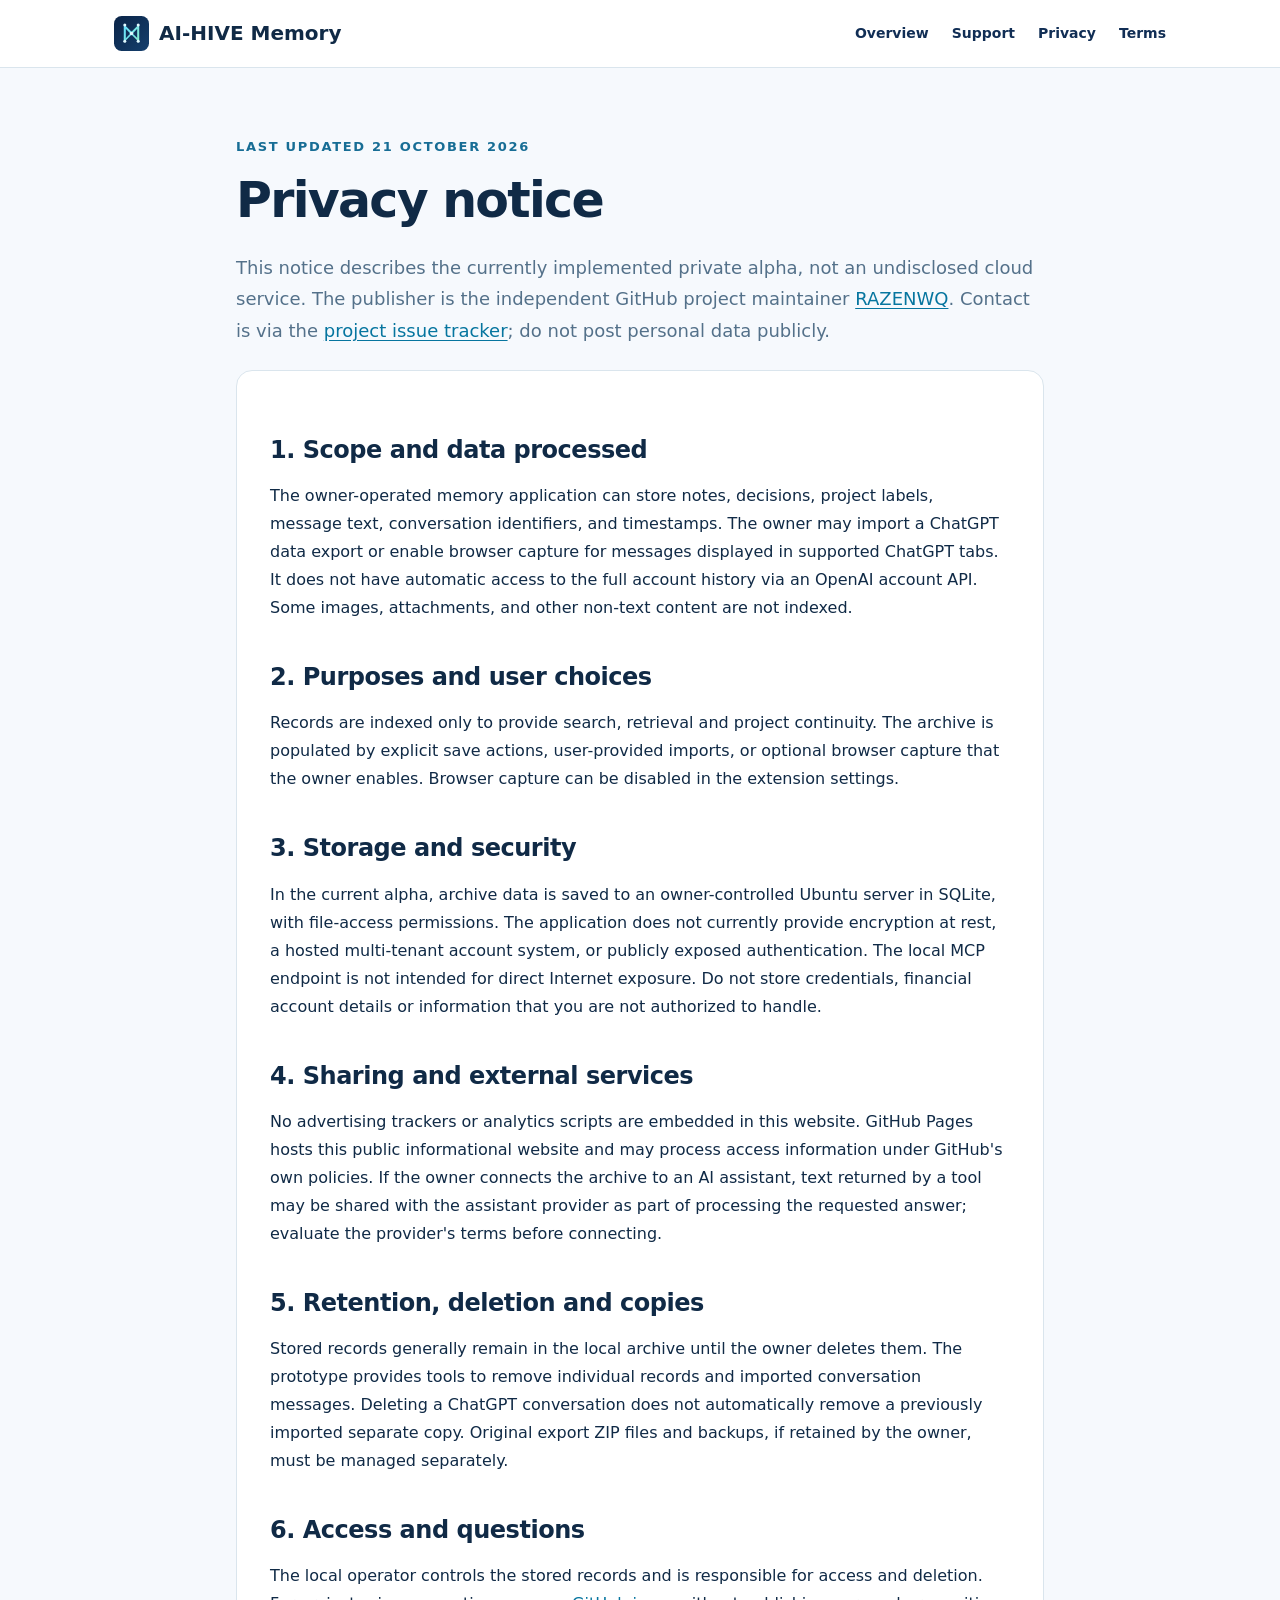
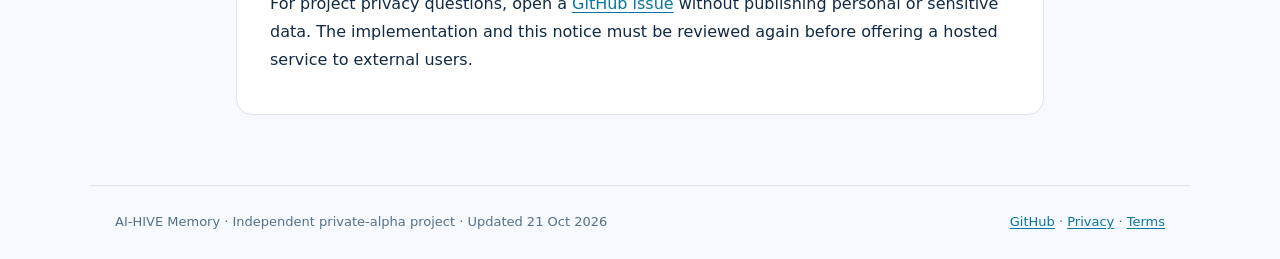
==== privacy.html @ ec09f09e "Launch AI-HIVE Memory informational website" ====
<!doctype html>
<html lang="en"><head><meta charset="UTF-8"><meta name="viewport" content="width=device-width,initial-scale=1">
<title>Privacy · AI-HIVE Memory</title><meta name="description" content="How the AI-HIVE Memory private alpha handles information"><link rel="icon" href="./icon.svg" type="image/svg+xml"><link rel="stylesheet" href="./style.css"></head><body><header class="topbar"><div class="top-inner"><a class="brand" href="./index.html"><img src="./icon.svg" alt="" width="35" height="35"> AI-HIVE Memory</a><nav aria-label="Main"><a href="./index.html">Overview</a><a href="./support.html">Support</a><a href="./privacy.html">Privacy</a><a href="./terms.html">Terms</a></nav></div></header><main><p class="eyebrow">Last updated 21 October 2026</p><h1>Privacy notice</h1><p class="page-intro">This notice describes the currently implemented private alpha, not an undisclosed cloud service. The publisher is the independent GitHub project maintainer <a href="https://github.com/RAZENWQ" rel="noopener noreferrer">RAZENWQ</a>. Contact is via the <a href="https://github.com/RAZENWQ/ai-hive-memory-site/issues/new" rel="noopener noreferrer">project issue tracker</a>; do not post personal data publicly.</p>
<div class="legal"><h2>1. Scope and data processed</h2><p>The owner-operated memory application can store notes, decisions, project labels, message text, conversation identifiers, and timestamps. The owner may import a ChatGPT data export or enable browser capture for messages displayed in supported ChatGPT tabs. It does not have automatic access to the full account history via an OpenAI account API. Some images, attachments, and other non-text content are not indexed.</p>
<h2>2. Purposes and user choices</h2><p>Records are indexed only to provide search, retrieval and project continuity. The archive is populated by explicit save actions, user-provided imports, or optional browser capture that the owner enables. Browser capture can be disabled in the extension settings.</p>
<h2>3. Storage and security</h2><p>In the current alpha, archive data is saved to an owner-controlled Ubuntu server in SQLite, with file-access permissions. The application does not currently provide encryption at rest, a hosted multi-tenant account system, or publicly exposed authentication. The local MCP endpoint is not intended for direct Internet exposure. Do not store credentials, financial account details or information that you are not authorized to handle.</p>
<h2>4. Sharing and external services</h2><p>No advertising trackers or analytics scripts are embedded in this website. GitHub Pages hosts this public informational website and may process access information under GitHub's own policies. If the owner connects the archive to an AI assistant, text returned by a tool may be shared with the assistant provider as part of processing the requested answer; evaluate the provider's terms before connecting.</p>
<h2>5. Retention, deletion and copies</h2><p>Stored records generally remain in the local archive until the owner deletes them. The prototype provides tools to remove individual records and imported conversation messages. Deleting a ChatGPT conversation does not automatically remove a previously imported separate copy. Original export ZIP files and backups, if retained by the owner, must be managed separately.</p>
<h2>6. Access and questions</h2><p>The local operator controls the stored records and is responsible for access and deletion. For project privacy questions, open a <a href="https://github.com/RAZENWQ/ai-hive-memory-site/issues/new" rel="noopener noreferrer">GitHub issue</a> without publishing personal or sensitive data. The implementation and this notice must be reviewed again before offering a hosted service to external users.</p></div></main><footer class="footer"><span>AI-HIVE Memory · Independent private-alpha project · Updated 21 Oct 2026</span><span><a href="https://github.com/RAZENWQ/ai-hive-memory-site">GitHub</a> · <a href="./privacy.html">Privacy</a> · <a href="./terms.html">Terms</a></span></footer></body></html>
---- style.css ----
:root{color-scheme:light;--bg:#f6f9fd;--ink:#102a46;--muted:#54718a;--line:#dae5ed;--a:#06759f;--navy:#112e55}
*{box-sizing:border-box}body{font:16px/1.75 system-ui,-apple-system,"Segoe UI",sans-serif;color:var(--ink);background:var(--bg);margin:0}
a{color:var(--a);text-underline-offset:.17em}a:hover{text-decoration-thickness:2px}
.topbar{background:#fff;border-bottom:1px solid var(--line)}.top-inner{max-width:1100px;padding:16px 24px;margin:auto;display:flex;align-items:center;justify-content:space-between;gap:24px;flex-wrap:wrap}
.brand{display:flex;align-items:center;gap:10px;color:var(--ink);text-decoration:none;font-weight:750;font-size:20px}
nav{display:flex;gap:23px;flex-wrap:wrap}nav a{color:var(--navy);text-decoration:none;font-weight:550;font-size:14px}
main{max-width:860px;padding:55px 26px 70px;margin:auto;min-height:67vh}
h1{font-weight:750;letter-spacing:-.035em;font-size:clamp(32px,6vw,49px);line-height:1.16;margin:0 0 22px}
h2{font-size:24px;line-height:1.3;margin:40px 0 12px;letter-spacing:-.02em}
h3{font-size:18px;margin:24px 0 9px}p,li{max-width:75ch}li{margin:7px 0}
.lead{font-size:19px;color:var(--muted);max-width:660px;margin:0 0 30px}.eyebrow{font-size:13px;letter-spacing:.13em;text-transform:uppercase;color:#176d95;font-weight:750;margin-bottom:14px}
.hero{border:1px solid #cfdfed;border-radius:22px;background:linear-gradient(145deg,#fff,#e9f4ff);padding:clamp(28px,5vw,52px);margin:0 0 36px}.hero h1{max-width:690px}
.grid{display:grid;grid-template-columns:repeat(auto-fit,minmax(220px,1fr));gap:16px}
.tile,.note{border:1px solid var(--line);border-radius:14px;background:#fff;padding:22px}.tile h2{font-size:19px;margin:0 0 12px}.tile p{font-size:15px;margin:0;color:var(--muted)}
.note{border-left:4px solid #1b81a9;margin:26px 0}.note p{margin-top:0}
.button{display:inline-block;border-radius:9px;background:var(--navy);color:white;padding:11px 18px;text-decoration:none;font-weight:600}
.button:hover{background:#1b477c}.footer{border-top:1px solid var(--line);padding:25px;max-width:1100px;margin:0 auto;display:flex;justify-content:space-between;gap:16px;flex-wrap:wrap;color:var(--muted);font-size:13px}
.page-intro{color:var(--muted);font-size:18px}.legal{background:#fff;border:1px solid var(--line);border-radius:16px;padding:24px 33px;margin-top:24px}
@media(max-width:600px){main{padding:37px 16px 54px}.legal{padding:20px}.top-inner{padding:13px 17px}nav{gap:12px}}
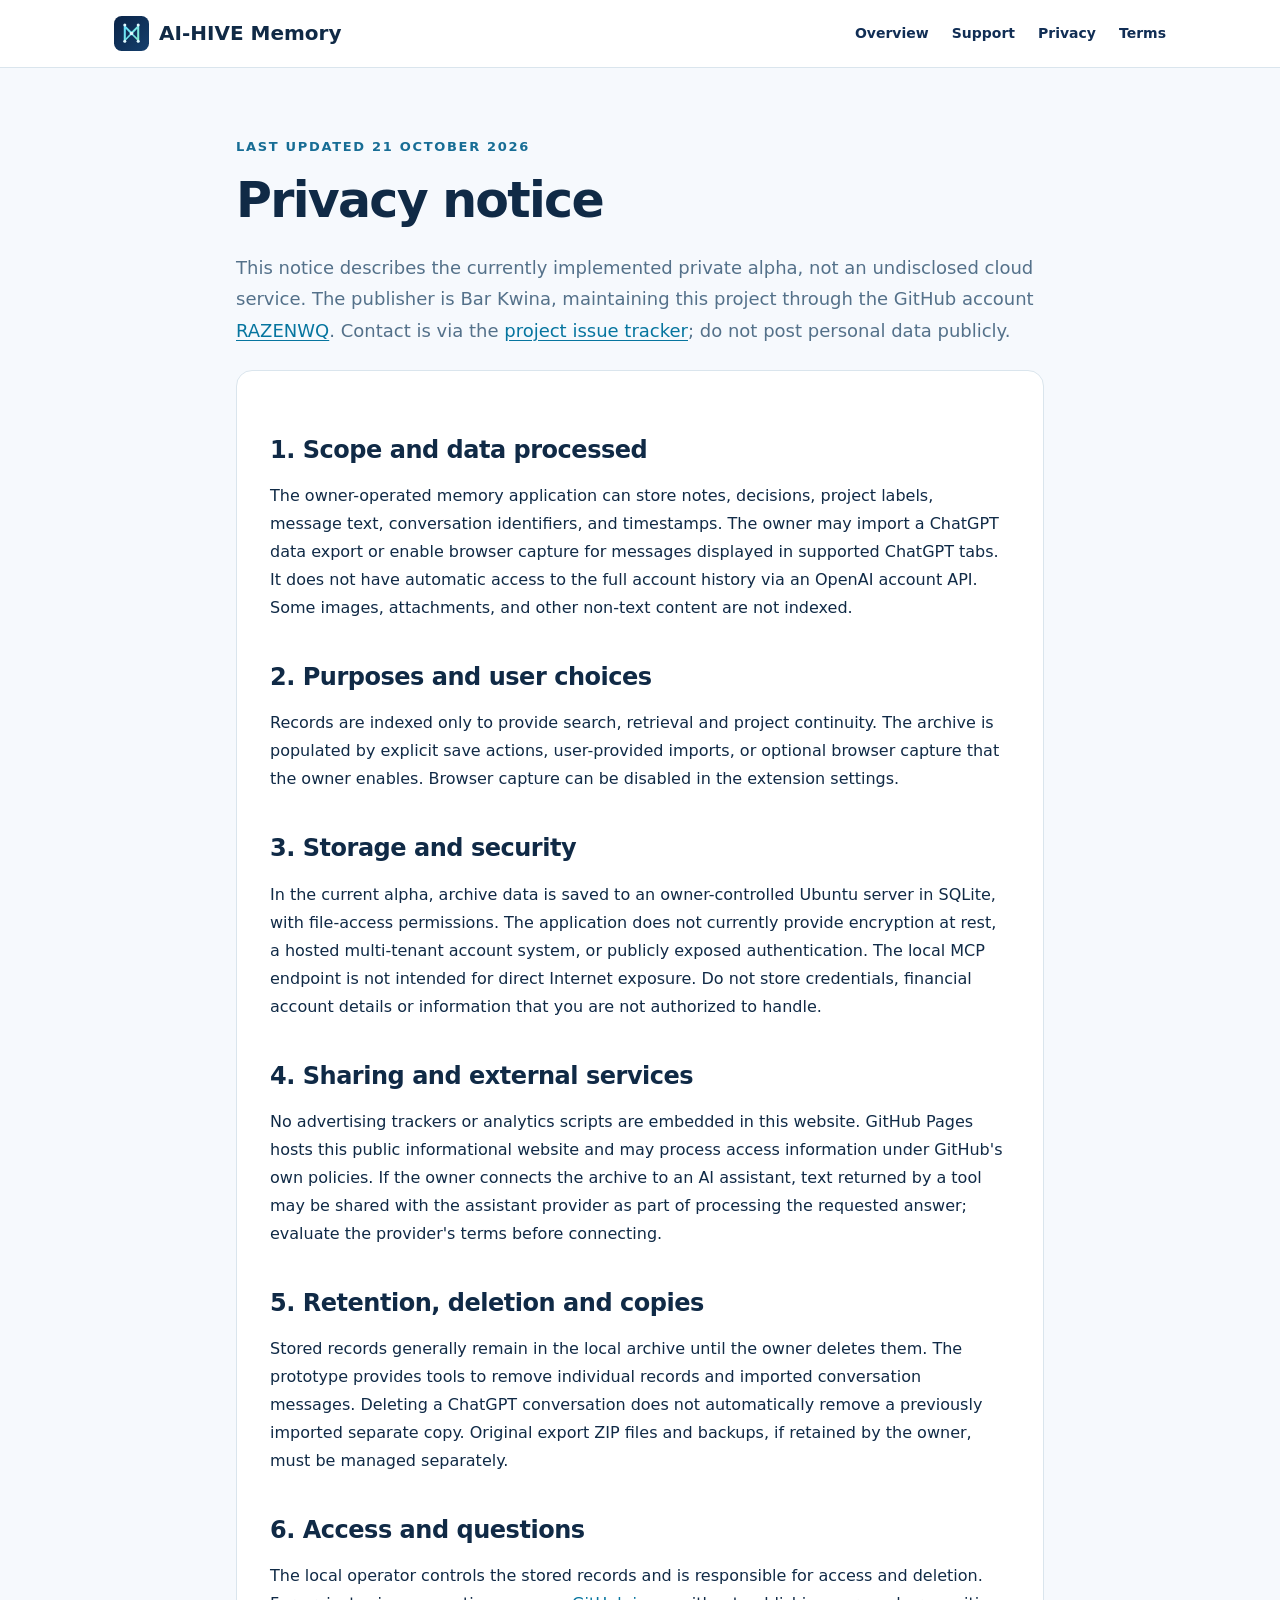
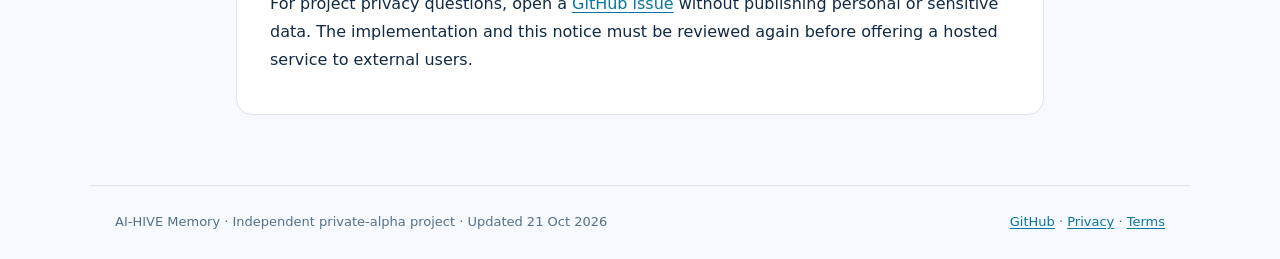
==== commit 77154cac: "Align public policy publisher with verified developer Bar Kwina" ====
--- a/privacy.html
+++ b/privacy.html
@@ -1,6 +1,6 @@
 <!doctype html>
 <html lang="en"><head><meta charset="UTF-8"><meta name="viewport" content="width=device-width,initial-scale=1">
-<title>Privacy · AI-HIVE Memory</title><meta name="description" content="How the AI-HIVE Memory private alpha handles information"><link rel="icon" href="./icon.svg" type="image/svg+xml"><link rel="stylesheet" href="./style.css"></head><body><header class="topbar"><div class="top-inner"><a class="brand" href="./index.html"><img src="./icon.svg" alt="" width="35" height="35"> AI-HIVE Memory</a><nav aria-label="Main"><a href="./index.html">Overview</a><a href="./support.html">Support</a><a href="./privacy.html">Privacy</a><a href="./terms.html">Terms</a></nav></div></header><main><p class="eyebrow">Last updated 21 October 2026</p><h1>Privacy notice</h1><p class="page-intro">This notice describes the currently implemented private alpha, not an undisclosed cloud service. The publisher is the independent GitHub project maintainer <a href="https://github.com/RAZENWQ" rel="noopener noreferrer">RAZENWQ</a>. Contact is via the <a href="https://github.com/RAZENWQ/ai-hive-memory-site/issues/new" rel="noopener noreferrer">project issue tracker</a>; do not post personal data publicly.</p>
+<title>Privacy · AI-HIVE Memory</title><meta name="description" content="How the AI-HIVE Memory private alpha handles information"><link rel="icon" href="./icon.svg" type="image/svg+xml"><link rel="stylesheet" href="./style.css"></head><body><header class="topbar"><div class="top-inner"><a class="brand" href="./index.html"><img src="./icon.svg" alt="" width="35" height="35"> AI-HIVE Memory</a><nav aria-label="Main"><a href="./index.html">Overview</a><a href="./support.html">Support</a><a href="./privacy.html">Privacy</a><a href="./terms.html">Terms</a></nav></div></header><main><p class="eyebrow">Last updated 21 October 2026</p><h1>Privacy notice</h1><p class="page-intro">This notice describes the currently implemented private alpha, not an undisclosed cloud service. The publisher is Bar Kwina, maintaining this project through the GitHub account <a href="https://github.com/RAZENWQ" rel="noopener noreferrer">RAZENWQ</a>. Contact is via the <a href="https://github.com/RAZENWQ/ai-hive-memory-site/issues/new" rel="noopener noreferrer">project issue tracker</a>; do not post personal data publicly.</p>
 <div class="legal"><h2>1. Scope and data processed</h2><p>The owner-operated memory application can store notes, decisions, project labels, message text, conversation identifiers, and timestamps. The owner may import a ChatGPT data export or enable browser capture for messages displayed in supported ChatGPT tabs. It does not have automatic access to the full account history via an OpenAI account API. Some images, attachments, and other non-text content are not indexed.</p>
 <h2>2. Purposes and user choices</h2><p>Records are indexed only to provide search, retrieval and project continuity. The archive is populated by explicit save actions, user-provided imports, or optional browser capture that the owner enables. Browser capture can be disabled in the extension settings.</p>
 <h2>3. Storage and security</h2><p>In the current alpha, archive data is saved to an owner-controlled Ubuntu server in SQLite, with file-access permissions. The application does not currently provide encryption at rest, a hosted multi-tenant account system, or publicly exposed authentication. The local MCP endpoint is not intended for direct Internet exposure. Do not store credentials, financial account details or information that you are not authorized to handle.</p>
